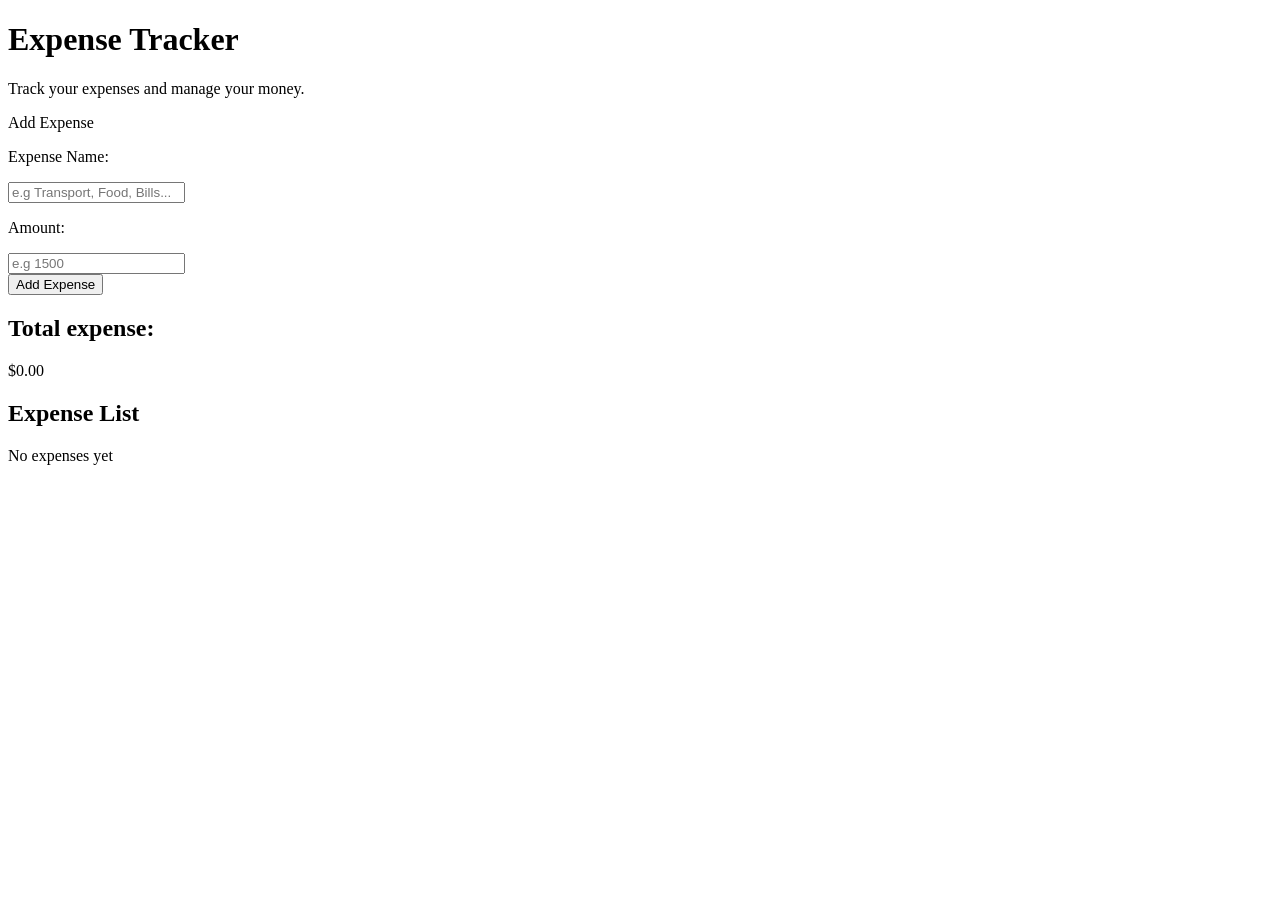
==== expense-tracker.html @ f38023f6 "making the delte button interactive" ====
<!DOCTYPE html>
<html>
  <head>
    <title>Expense Tracker</title>

  </head>
  <body>
      <header>
        <h1>Expense Tracker</h1>
        <p>Track your expenses and manage your money. </p>
      </header>

      <section>
        <p>Add Expense</p>
        <p>Expense Name:</p>
        <input class="expense-name" type="text" placeholder="e.g Transport, Food, Bills...">
        <p>Amount:</p>
        <input class="expense-amount" type="number" placeholder="e.g 1500">
        <div>
          <button class="add-button">Add Expense</button>
        </div>
      </section>

      <div>
        <h2>Total expense:</h2>
        <p class="total-amount">$0.00</p>
      </div>

      <main class="expense-list">
        <h2 >Expense List</h2>
        <p class="no-expenses">No expenses yet</p>
      </main>
<script type="module" src="tracker.js"></script>
  </body>
</html>
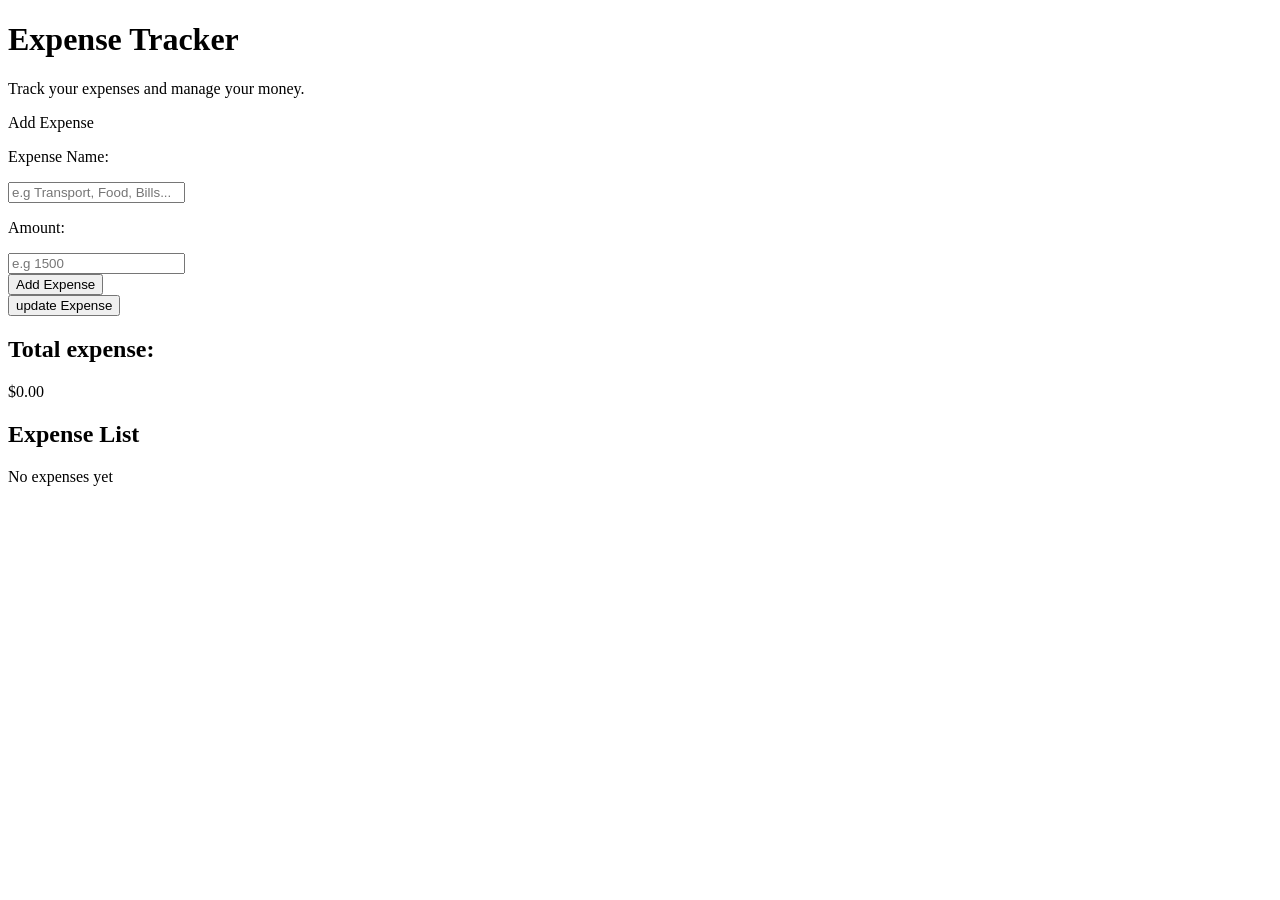
==== commit 9fdd79df: "making the edit and update button interactive" ====
--- a/expense-tracker.html
+++ b/expense-tracker.html
@@ -19,6 +19,7 @@
         <div>
           <button class="add-button">Add Expense</button>
         </div>
+        <button class="update-button">update Expense</button>
       </section>
 
       <div>
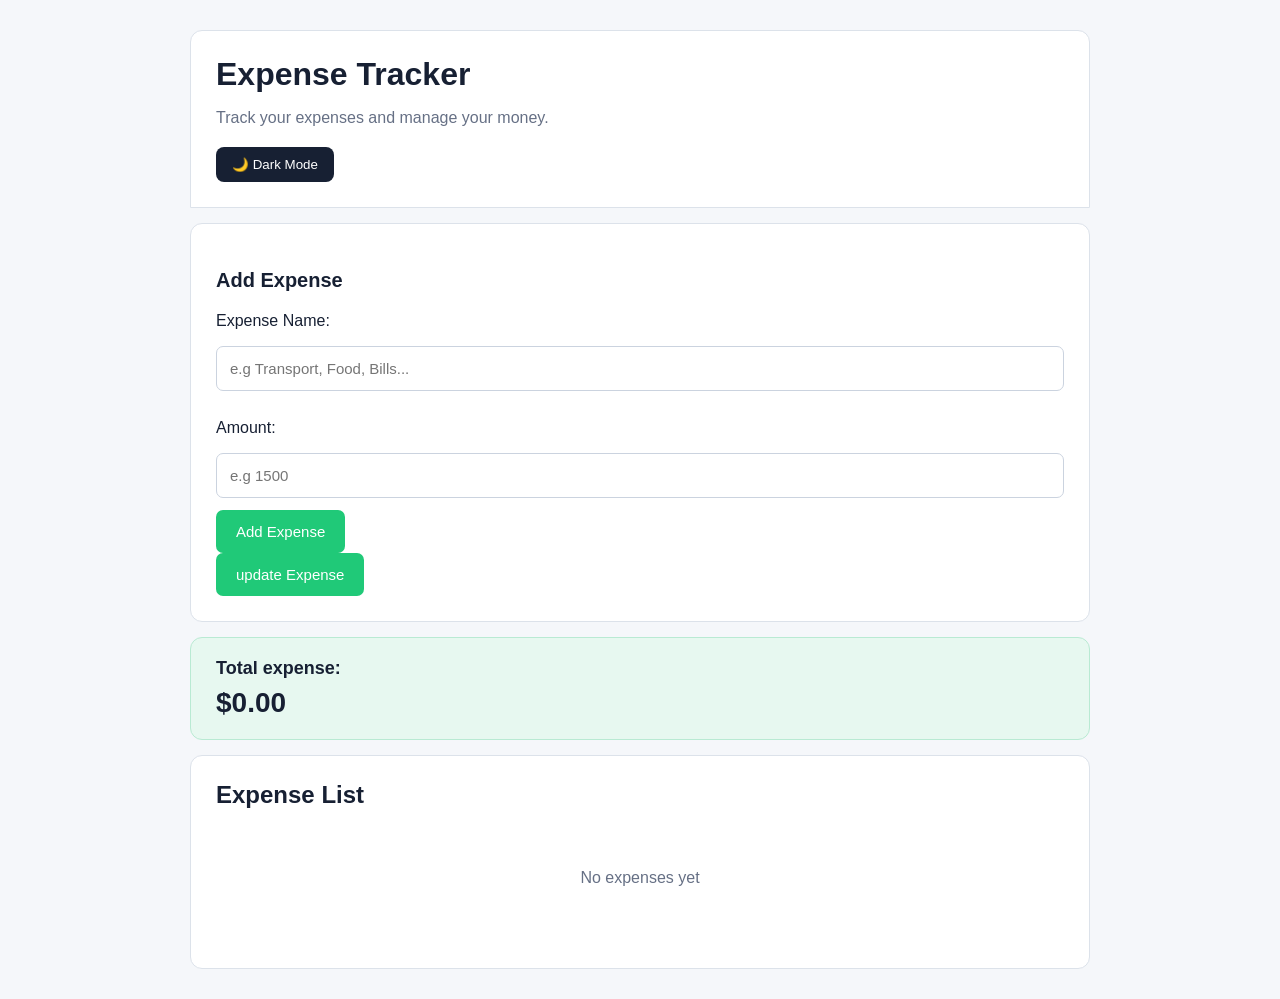
==== commit 9b0d659b: "css" ====
--- a/expense-tracker.html
+++ b/expense-tracker.html
@@ -1,6 +1,7 @@
 <!DOCTYPE html>
 <html>
   <head>
+    <link rel="stylesheet" href="tracker.css">
     <title>Expense Tracker</title>
 
   </head>
@@ -8,6 +9,7 @@
       <header>
         <h1>Expense Tracker</h1>
         <p>Track your expenses and manage your money. </p>
+        <button class="theme-button">🌙 Dark Mode</button>
       </header>
 
       <section>
@@ -23,13 +25,16 @@
       </section>
 
       <div>
-        <h2>Total expense:</h2>
+        <h2 class="total-expense">Total expense:</h2>
         <p class="total-amount">$0.00</p>
       </div>
 
-      <main class="expense-list">
+      <main>
         <h2 >Expense List</h2>
-        <p class="no-expenses">No expenses yet</p>
+        <div  class="expense-list">
+           <p class="no-expenses">No expenses yet</p>
+        </div>
+       
       </main>
 <script type="module" src="tracker.js"></script>
   </body>
--- a/tracker.css
+++ b/tracker.css
@@ -0,0 +1,271 @@
+
+/* =========================
+   GENERAL STYLES
+========================= */
+
+* {
+  box-sizing: border-box;
+}
+
+body {
+  margin: 0;
+  padding: 30px;
+  font-family: Arial, sans-serif;
+  background-color: #f5f7fa;
+  color: #172033;
+  transition: background-color 0.3s, color 0.3s;
+}
+
+header,
+section,
+main,
+body > div {
+  max-width: 900px;
+  margin-left: auto;
+  margin-right: auto;
+}
+
+/* =========================
+   HEADER
+========================= */
+
+header {
+  padding: 25px;
+  border: 1px solid #dce2ea;
+  border-radius: 12px 12px 0 0;
+  background-color: white;
+}
+
+header h1 {
+  margin-top: 0;
+  margin-bottom: 8px;
+}
+
+header p {
+  margin-bottom: 20px;
+  color: #667085;
+}
+
+/* =========================
+   THEME BUTTON
+========================= */
+
+.theme-button {
+  padding: 10px 16px;
+  border: none;
+  border-radius: 8px;
+  cursor: pointer;
+  background-color: #172033;
+  color: white;
+}
+
+.theme-button:hover {
+  opacity: 0.85;
+}
+
+/* =========================
+   ADD EXPENSE SECTION
+========================= */
+
+section {
+  padding: 25px;
+  margin-top: 15px;
+  border: 1px solid #dce2ea;
+  border-radius: 12px;
+  background-color: white;
+}
+
+section p:first-child {
+  font-size: 20px;
+  font-weight: bold;
+}
+
+input {
+  width: 100%;
+  padding: 13px;
+  margin-bottom: 12px;
+  border: 1px solid #cbd3df;
+  border-radius: 7px;
+  font-size: 15px;
+}
+
+input:focus {
+  outline: 2px solid #22c55e;
+  border-color: transparent;
+}
+
+.add-button,
+.update-button {
+  padding: 13px 20px;
+  border: none;
+  border-radius: 7px;
+  background-color: #20c978;
+  color: white;
+  font-size: 15px;
+  cursor: pointer;
+}
+
+.add-button:hover {
+  background-color: #18ad66;
+}
+
+
+/* =========================
+   TOTAL
+========================= */
+
+body > div {
+  margin-top: 15px;
+  padding: 20px 25px;
+  border-radius: 12px;
+  background-color: #e7f8f0;
+  border: 1px solid #b9ead3;
+}
+
+body > div h2 {
+  margin: 0 0 8px;
+  font-size: 18px;
+}
+
+.total-amount {
+  margin: 0;
+  font-size: 28px;
+  font-weight: bold;
+}
+
+/* =========================
+   EXPENSE LIST
+========================= */
+
+main {
+  margin-top: 15px;
+  padding: 25px;
+  border: 1px solid #dce2ea;
+  border-radius: 12px;
+  background-color: white;
+}
+
+main h2 {
+  margin-top: 0;
+}
+
+.expense-item {
+  display: grid;
+  grid-template-columns: 1.5fr 1fr 1fr auto auto;
+  gap: 15px;
+  align-items: center;
+
+  padding: 17px 10px;
+  border-top: 1px solid #e1e5eb;
+}
+
+.delete-button,
+.edit-button {
+  padding: 8px 12px;
+  border-radius: 6px;
+  cursor: pointer;
+}
+
+.delete-button {
+  border: 1px solid #ef4444;
+  background-color: transparent;
+  color: #ef4444;
+}
+
+.edit-button {
+  border: 1px solid #3b82f6;
+  background-color: transparent;
+  color: #3b82f6;
+}
+
+.delete-button:hover {
+  background-color: #ef4444;
+  color: white;
+}
+
+.edit-button:hover {
+  background-color: #3b82f6;
+  color: white;
+}
+
+/* =========================
+   NO EXPENSES MESSAGE
+========================= */
+
+.no-expenses {
+  padding: 40px;
+  text-align: center;
+  color: #667085;
+}
+
+/* =========================
+   DARK MODE
+========================= */
+
+.dark-mode {
+ background-color: #073528;
+  color: #126b4c;
+}
+
+.dark-mode header,
+.dark-mode section,
+.dark-mode main {
+  background-color: #101b2b;
+  border-color: #26364b;
+}
+
+.dark-mode header p,
+.dark-mode .no-expenses {
+  color: #94a3b8;
+}
+
+.dark-mode input {
+  background-color: #0b1524;
+  color: white;
+  border-color: #334155;
+}
+
+.dark-mode input::placeholder {
+  color: #64748b;
+}
+
+.dark-mode body > div {
+  background-color: #073528;
+  border-color: #126b4c;
+}
+
+.dark-mode .expense-item {
+  border-color: #26364b;
+}
+
+.dark-mode .theme-button {
+  background-color: #f1f5f9;
+  color: #172033;
+}
+
+/* =========================
+   MOBILE
+========================= */
+
+@media (max-width: 650px) {
+
+  body {
+    padding: 15px;
+  }
+
+  .expense-item {
+    grid-template-columns: 1fr;
+    gap: 8px;
+  }
+
+  .delete-button,
+  .edit-button {
+    width: 100%;
+  }
+
+  header,
+  section,
+  main {
+    padding: 18px;
+  }
+}
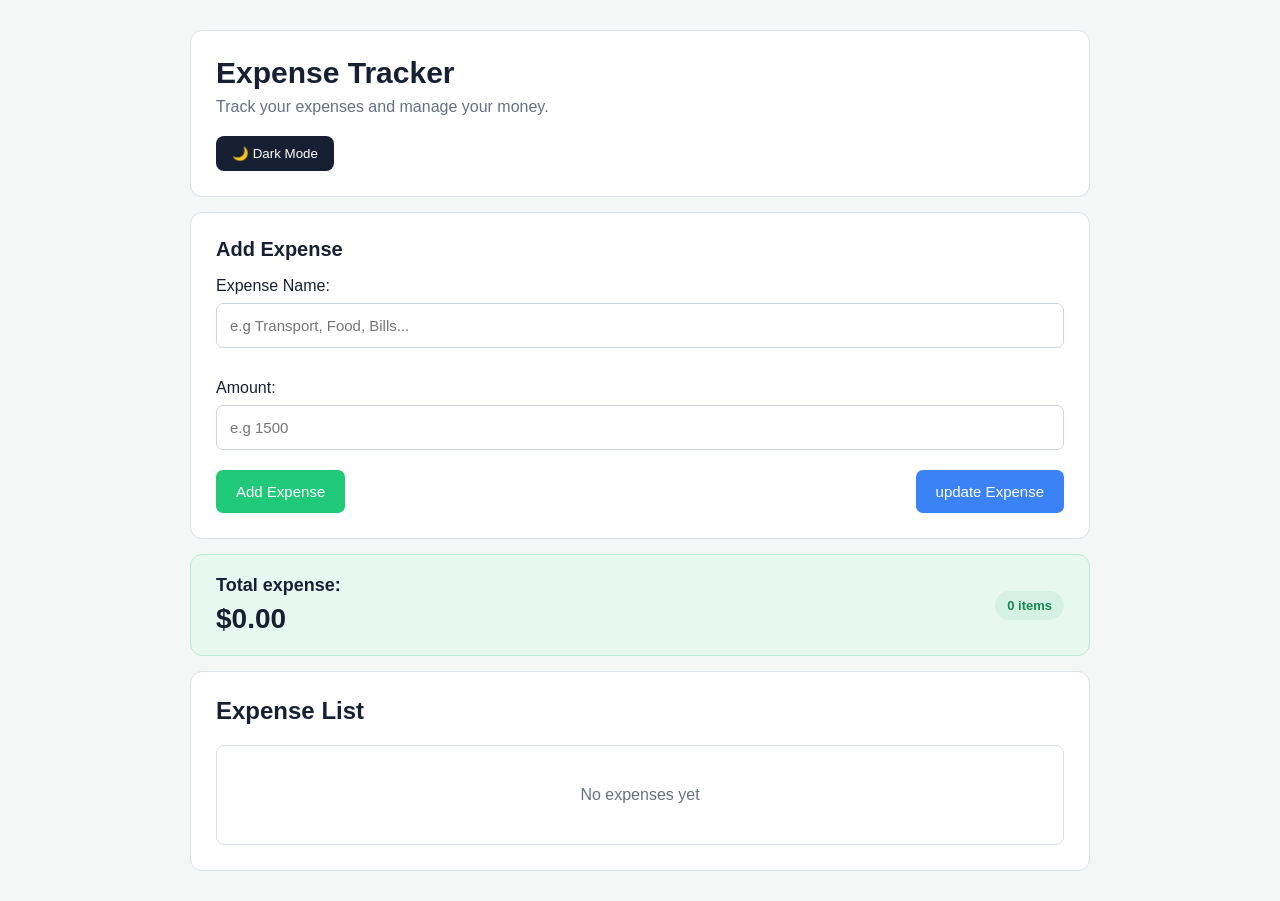
==== commit 19822fe8: "css" ====
--- a/expense-tracker.html
+++ b/expense-tracker.html
@@ -1,7 +1,7 @@
 <!DOCTYPE html>
 <html>
   <head>
-    <link rel="stylesheet" href="tracker.css">
+    <link rel="stylesheet" href="expenseui.css">
     <title>Expense Tracker</title>
 
   </head>
@@ -18,15 +18,22 @@
         <input class="expense-name" type="text" placeholder="e.g Transport, Food, Bills...">
         <p>Amount:</p>
         <input class="expense-amount" type="number" placeholder="e.g 1500">
-        <div>
+        
+        <div class="expenses-buttons">
           <button class="add-button">Add Expense</button>
+          <button class="update-button">update Expense</button>
         </div>
-        <button class="update-button">update Expense</button>
+        
+        
       </section>
 
-      <div>
-        <h2 class="total-expense">Total expense:</h2>
-        <p class="total-amount">$0.00</p>
+      <div class="total-expense">
+        <div>
+          <h2 >Total expense:</h2>
+         <p class="total-amount">$0.00</p>
+        </div>
+        
+        <p class="expense-count">0 items</p>
       </div>
 
       <main>
--- a/expenseui.css
+++ b/expenseui.css
@@ -0,0 +1,352 @@
+/* =========================
+   GENERAL
+========================= */
+
+* {
+  box-sizing: border-box;
+}
+
+body {
+  margin: 0;
+  padding: 30px 20px;
+  font-family: Arial, sans-serif;
+  background-color: #f4f7f6;
+  color: #172033;
+  transition: background-color 0.3s, color 0.3s;
+}
+
+header,
+section,
+.total-expense,
+main {
+  max-width: 900px;
+  margin-left: auto;
+  margin-right: auto;
+}
+
+/* =========================
+   HEADER
+========================= */
+
+header {
+  padding: 25px;
+  background-color: white;
+  border: 1px solid #d9e0e8;
+  border-radius: 12px;
+}
+
+header h1 {
+  margin: 0 0 8px;
+  font-size: 30px;
+}
+
+header p {
+  margin: 0 0 20px;
+  color: #667085;
+}
+
+.theme-button {
+  padding: 10px 16px;
+  border: none;
+  border-radius: 8px;
+  background-color: #172033;
+  color: white;
+  cursor: pointer;
+}
+
+.theme-button:hover {
+  opacity: 0.85;
+}
+
+/* =========================
+   ADD EXPENSE
+========================= */
+
+section {
+  margin-top: 15px;
+  padding: 25px;
+  background-color: white;
+  border: 1px solid #d9e0e8;
+  border-radius: 12px;
+}
+
+section > p:first-child {
+  margin-top: 0;
+  font-size: 20px;
+  font-weight: bold;
+}
+
+section > p {
+  margin-bottom: 8px;
+}
+
+input {
+  width: 100%;
+  padding: 13px;
+  margin-bottom: 15px;
+
+  border: 1px solid #cbd5e1;
+  border-radius: 7px;
+
+  font-size: 15px;
+}
+
+input:focus {
+  outline: 2px solid #20c978;
+  border-color: transparent;
+}
+
+/* =========================
+   BUTTONS
+========================= */
+
+.expenses-buttons {
+  display: flex;
+  justify-content: space-between;
+  align-items: center;
+  margin-top: 5px;
+}
+
+.add-button,
+.update-button {
+  padding: 13px 20px;
+  border: none;
+  border-radius: 7px;
+  color: white;
+  font-size: 15px;
+  cursor: pointer;
+}
+
+.add-button {
+  background-color: #20c978;
+}
+
+.update-button {
+  background-color: #3b82f6;
+}
+
+.add-button:hover {
+  background-color: #18ad66;
+}
+
+.update-button:hover {
+  background-color: #2563eb;
+}
+
+/* =========================
+   TOTAL EXPENSE
+========================= */
+
+.total-expense {
+  margin-top: 15px;
+  padding: 20px 25px;
+
+  display: flex;
+  justify-content: space-between;
+  align-items: center;
+
+  background-color: #e7f8f0;
+  border: 1px solid #b9ead3;
+  border-radius: 12px;
+}
+
+.total-expense h2 {
+  margin: 0 0 7px;
+  font-size: 18px;
+}
+
+.total-amount {
+  margin: 0;
+  font-size: 28px;
+  font-weight: bold;
+}
+
+.expense-count {
+  margin: 0;
+  padding: 7px 12px;
+
+  border-radius: 20px;
+
+  background-color: #d4f1e3;
+  color: #168653;
+
+  font-size: 13px;
+  font-weight: bold;
+}
+
+/* =========================
+   EXPENSE LIST
+========================= */
+
+main {
+  margin-top: 15px;
+  padding: 25px;
+
+  background-color: white;
+  border: 1px solid #d9e0e8;
+  border-radius: 12px;
+}
+
+main > h2 {
+  margin-top: 0;
+}
+
+.expense-list {
+  overflow: hidden;
+  border: 1px solid #d9e0e8;
+  border-radius: 8px;
+}
+
+.expense-item {
+  display: grid;
+  grid-template-columns: 1.5fr 1fr 1fr auto auto;
+  gap: 15px;
+  align-items: center;
+
+  padding: 17px;
+
+  border-bottom: 1px solid #e1e5eb;
+}
+
+.expense-item:last-child {
+  border-bottom: none;
+}
+
+/* =========================
+   DELETE / EDIT
+========================= */
+
+.delete-button,
+.edit-button {
+  padding: 8px 12px;
+  border-radius: 6px;
+  background-color: transparent;
+  cursor: pointer;
+}
+
+.delete-button {
+  border: 1px solid #ef4444;
+  color: #ef4444;
+}
+
+.edit-button {
+  border: 1px solid #3b82f6;
+  color: #3b82f6;
+}
+
+.delete-button:hover {
+  background-color: #ef4444;
+  color: white;
+}
+
+.edit-button:hover {
+  background-color: #3b82f6;
+  color: white;
+}
+
+/* =========================
+   NO EXPENSES
+========================= */
+
+.no-expenses {
+  padding: 40px;
+  margin: 0;
+
+  text-align: center;
+  color: #667085;
+}
+
+/* =========================
+   DARK MODE
+========================= */
+
+.dark-mode {
+  background-color: #09111f;
+  color: #f1f5f9;
+}
+
+.dark-mode header,
+.dark-mode section,
+.dark-mode main {
+  background-color: #101b2b;
+  border-color: #26364b;
+}
+
+.dark-mode header p,
+.dark-mode .no-expenses {
+  color: #94a3b8;
+}
+
+.dark-mode input {
+  background-color: #0b1524;
+  color: white;
+  border-color: #334155;
+}
+
+.dark-mode input::placeholder {
+  color: #64748b;
+}
+
+.dark-mode .theme-button {
+  background-color: #f1f5f9;
+  color: #172033;
+}
+
+.dark-mode .total-expense {
+  background-color: #073528;
+  border-color: #126b4c;
+}
+
+.dark-mode .expense-count {
+  background-color: #126b4c;
+  color: #b8f5d7;
+}
+
+.dark-mode .expense-list {
+  border-color: #26364b;
+}
+
+.dark-mode .expense-item {
+  border-color: #26364b;
+}
+
+/* =========================
+   MOBILE
+========================= */
+
+@media (max-width: 650px) {
+
+  body {
+    padding: 15px;
+  }
+
+  header,
+  section,
+  main,
+  .total-expense {
+    padding: 18px;
+  }
+
+  header h1 {
+    font-size: 24px;
+  }
+
+  .expenses-buttons {
+    gap: 10px;
+  }
+
+  .add-button,
+  .update-button {
+    flex: 1;
+  }
+
+  .expense-item {
+    grid-template-columns: 1fr;
+    gap: 8px;
+  }
+
+  .delete-button,
+  .edit-button {
+    width: 100%;
+  }
+}
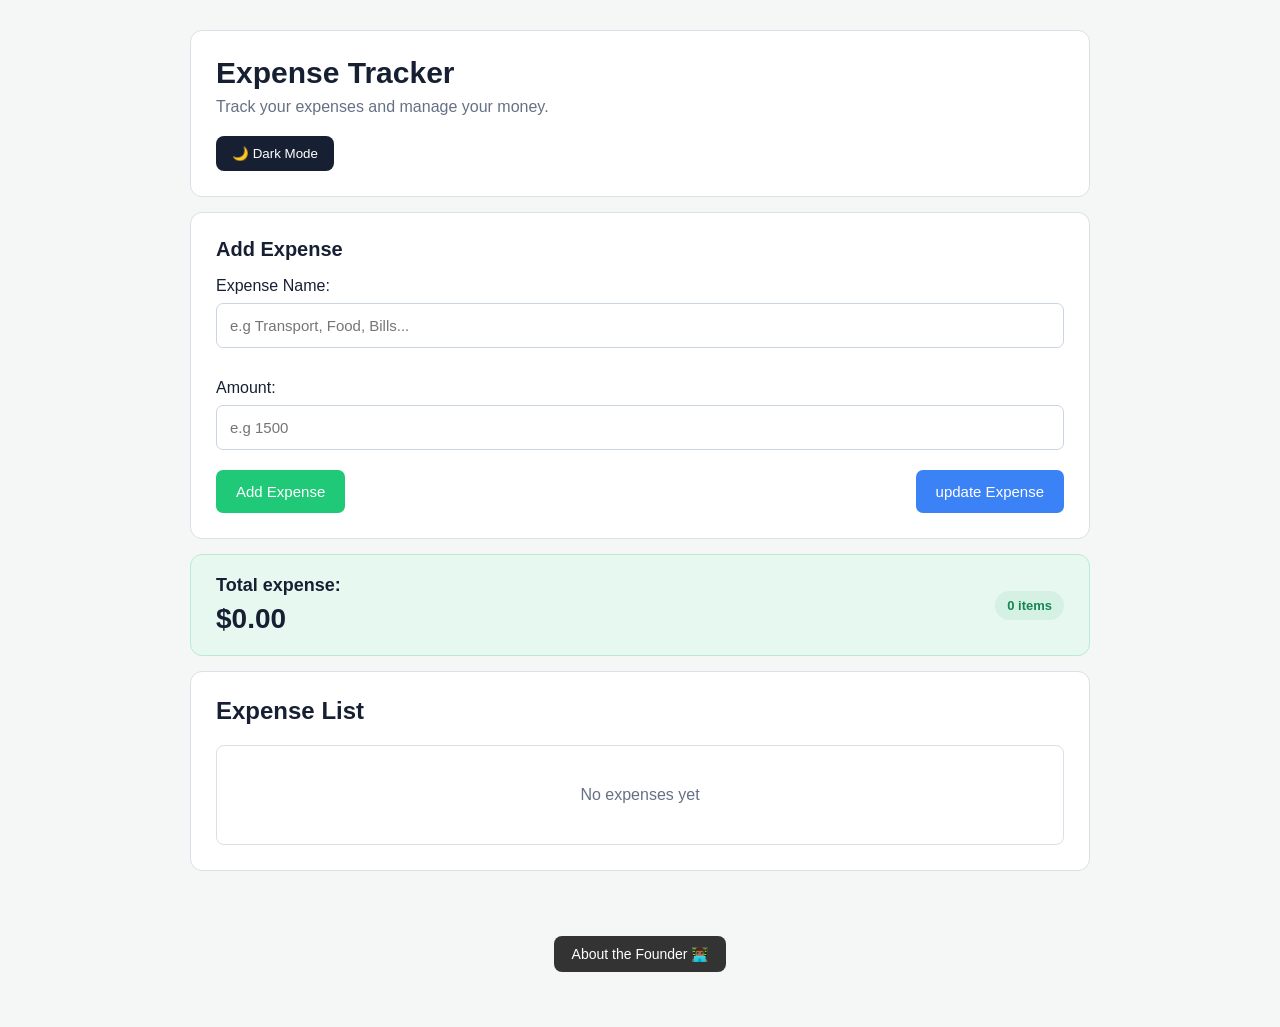
==== commit aaf462d5: "styling" ====
--- a/expense-tracker.html
+++ b/expense-tracker.html
@@ -43,6 +43,12 @@
         </div>
        
       </main>
+
+      <footer>
+  <a class="founder-link" href="about-founder.html">
+    About the Founder 👨🏾‍💻
+  </a>
+</footer>
 <script type="module" src="tracker.js"></script>
   </body>
 </html>
--- a/expenseui.css
+++ b/expenseui.css
@@ -349,4 +349,23 @@
   .edit-button {
     width: 100%;
   }
+}
+footer {
+  text-align: center;
+  margin-top: 40px;
+  padding: 25px;
+}
+
+.founder-link {
+  display: inline-block;
+  padding: 10px 18px;
+  border-radius: 8px;
+  background-color: #333;
+  color: white;
+  text-decoration: none;
+  font-size: 14px;
+}
+
+.founder-link:hover {
+  opacity: 0.8;
 }
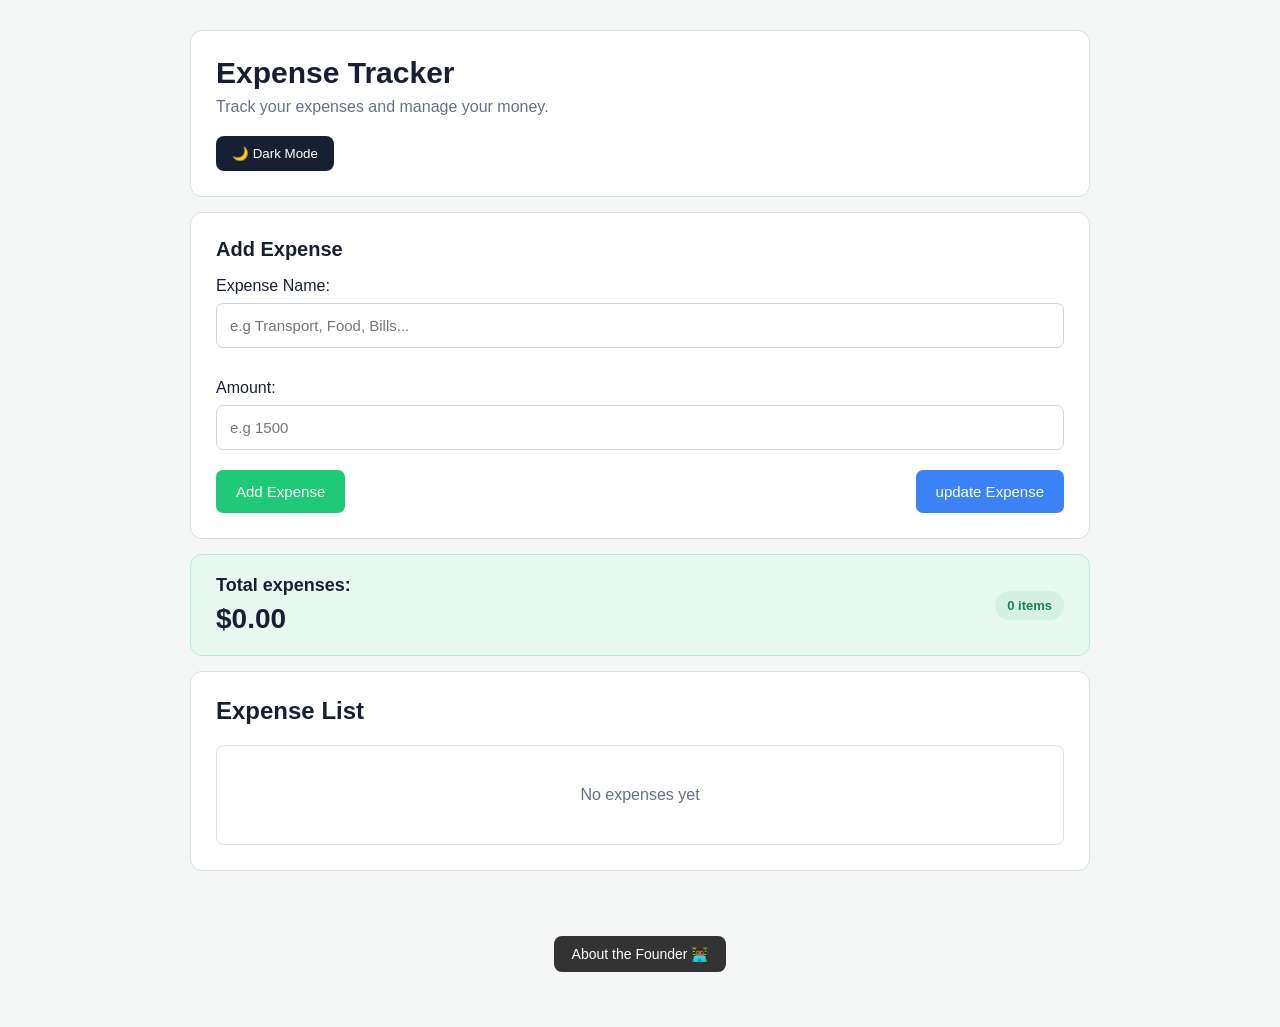
==== commit fa7a2bac: "finishing" ====
--- a/expense-tracker.html
+++ b/expense-tracker.html
@@ -29,7 +29,7 @@
 
       <div class="total-expense">
         <div>
-          <h2 >Total expense:</h2>
+          <h2 >Total expenses:</h2>
          <p class="total-amount">$0.00</p>
         </div>
         
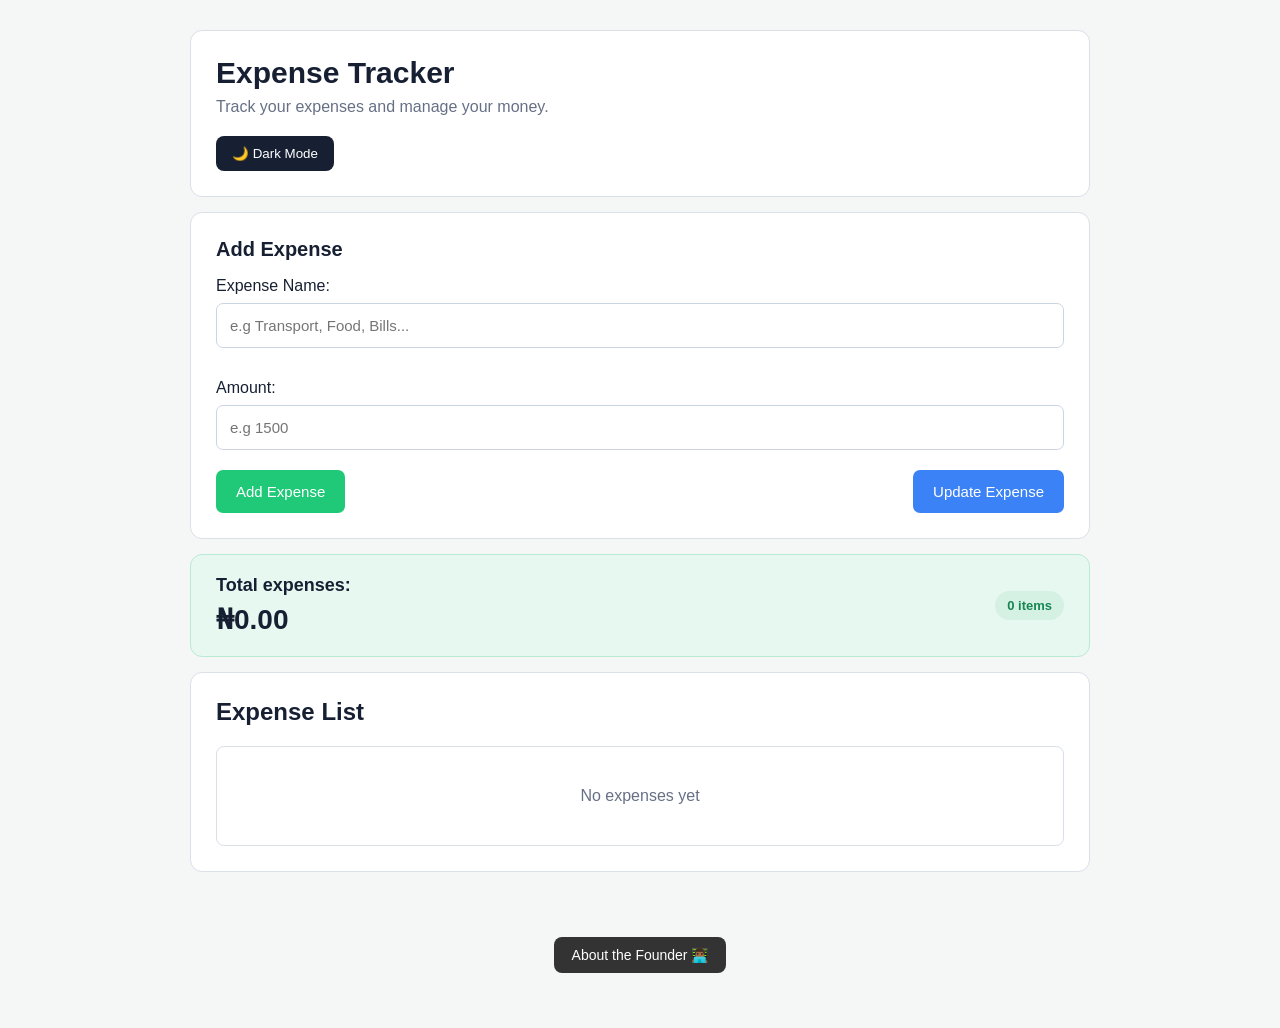
==== commit e266aa11: "polishing" ====
--- a/expense-tracker.html
+++ b/expense-tracker.html
@@ -21,7 +21,7 @@
         
         <div class="expenses-buttons">
           <button class="add-button">Add Expense</button>
-          <button class="update-button">update Expense</button>
+          <button class="update-button">Update Expense</button>
         </div>
         
         
